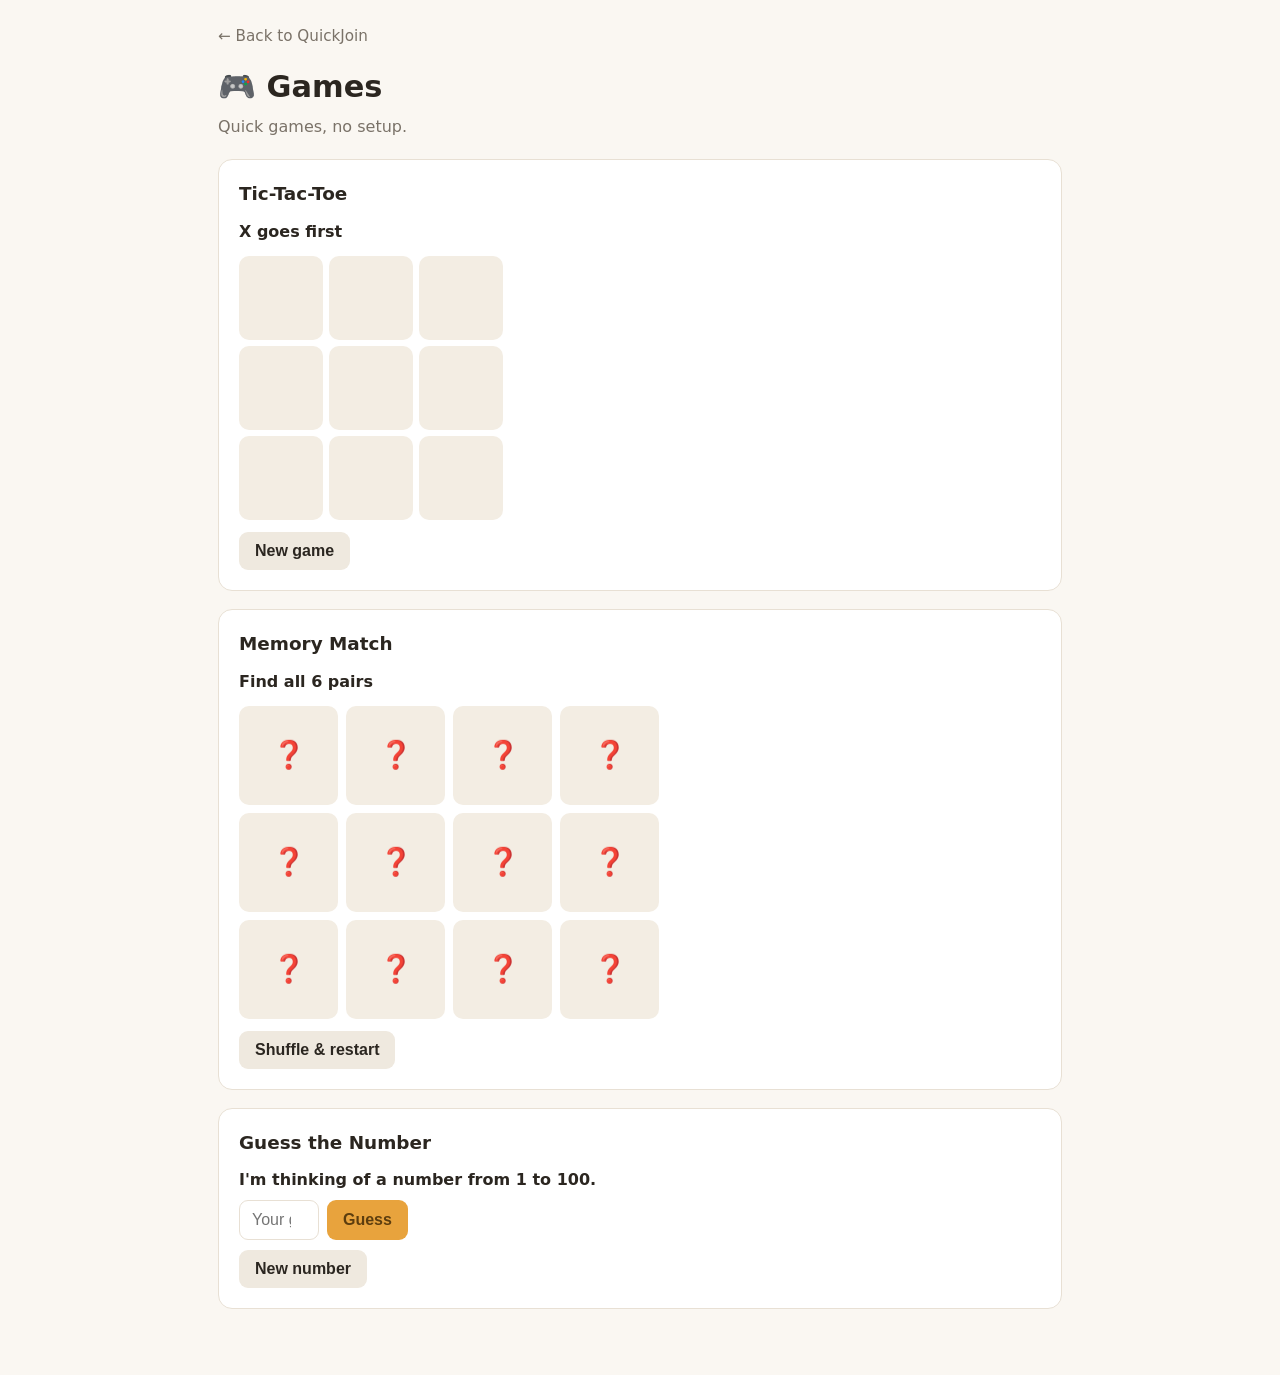
==== games/index.html @ f4ee483e "QuickJoin hub v1: home + tasks, games, meeting, calendar" ====
<!DOCTYPE html>
<html lang="en">
<head>
  <meta charset="UTF-8">
  <meta name="viewport" content="width=device-width, initial-scale=1.0">
  <title>Games — QuickJoin</title>
  <link rel="icon" href="data:image/svg+xml,<svg xmlns=%22http://www.w3.org/2000/svg%22 viewBox=%220 0 100 100%22><text y=%22.9em%22 font-size=%2290%22>🎮</text></svg>">
  <link rel="stylesheet" href="/assets/style.css">
</head>
<body>
  <div class="wrap">
    <a class="back" href="/">← Back to QuickJoin</a>
    <h1 class="page-title">🎮 Games</h1>
    <p class="sub">Quick games, no setup.</p>

    <div class="card">
      <h2>Tic-Tac-Toe</h2>
      <p class="status" id="ttt-status">X goes first</p>
      <div class="ttt" id="ttt-board"></div>
      <button class="secondary" id="ttt-reset" type="button">New game</button>
    </div>

    <div class="card">
      <h2>Memory Match</h2>
      <p class="status" id="mem-status">Find all 6 pairs</p>
      <div class="memory" id="mem-board"></div>
      <button class="secondary" id="mem-reset" type="button">Shuffle &amp; restart</button>
    </div>

    <div class="card">
      <h2>Guess the Number</h2>
      <p class="status" id="guess-status">I'm thinking of a number from 1 to 100.</p>
      <form class="row" id="guess-form">
        <input type="number" id="guess-input" min="1" max="100" placeholder="Your guess">
        <button type="submit">Guess</button>
      </form>
      <div class="row" style="margin-top:10px">
        <button class="secondary" id="guess-reset" type="button">New number</button>
      </div>
    </div>
  </div>
  <script>
    // --- Tic-Tac-Toe ---
    var tttBoard = document.getElementById('ttt-board');
    var tttStatus = document.getElementById('ttt-status');
    var cells, turn, over;
    function tttNew() {
      cells = Array(9).fill(''); turn = 'X'; over = false;
      tttStatus.textContent = 'X goes first';
      tttBoard.innerHTML = '';
      for (var i = 0; i < 9; i++) {
        (function (i) {
          var b = document.createElement('button');
          b.type = 'button';
          b.addEventListener('click', function () {
            if (over || cells[i]) return;
            cells[i] = turn; b.textContent = turn;
            var wins = [[0,1,2],[3,4,5],[6,7,8],[0,3,6],[1,4,7],[2,5,8],[0,4,8],[2,4,6]];
            var won = wins.some(function (w) { return cells[w[0]] === turn && cells[w[1]] === turn && cells[w[2]] === turn; });
            if (won) { tttStatus.textContent = turn + ' wins!'; over = true; return; }
            if (cells.every(Boolean)) { tttStatus.textContent = "It's a draw."; over = true; return; }
            turn = turn === 'X' ? 'O' : 'X';
            tttStatus.textContent = turn + "'s turn";
          });
          tttBoard.appendChild(b);
        })(i);
      }
    }
    document.getElementById('ttt-reset').addEventListener('click', tttNew);
    tttNew();

    // --- Memory Match ---
    var memBoard = document.getElementById('mem-board');
    var memStatus = document.getElementById('mem-status');
    var first = null, lock = false, found = 0, moves = 0;
    function memNew() {
      var emojis = ['🍎','🚀','🐶','⚽','🌻','🎸'];
      var deck = emojis.concat(emojis).sort(function () { return Math.random() - 0.5; });
      first = null; lock = false; found = 0; moves = 0;
      memStatus.textContent = 'Find all 6 pairs';
      memBoard.innerHTML = '';
      deck.forEach(function (e) {
        var b = document.createElement('button');
        b.type = 'button'; b.textContent = '❓'; b.dataset.emoji = e;
        b.addEventListener('click', function () {
          if (lock || b.classList.contains('matched') || b === first) return;
          b.textContent = e;
          if (!first) { first = b; return; }
          moves++;
          if (first.dataset.emoji === e) {
            first.classList.add('matched'); b.classList.add('matched');
            found++;
            memStatus.textContent = found === 6 ? 'You got them all in ' + moves + ' tries!' : found + ' of 6 pairs';
            first = null;
          } else {
            lock = true;
            var a = first, c = b;
            setTimeout(function () { a.textContent = '❓'; c.textContent = '❓'; first = null; lock = false; }, 700);
          }
        });
        memBoard.appendChild(b);
      });
    }
    document.getElementById('mem-reset').addEventListener('click', memNew);
    memNew();

    // --- Guess the Number ---
    var target, tries;
    var guessStatus = document.getElementById('guess-status');
    var guessInput = document.getElementById('guess-input');
    function guessNew() {
      target = Math.floor(Math.random() * 100) + 1; tries = 0;
      guessStatus.textContent = "I'm thinking of a number from 1 to 100.";
      guessInput.value = '';
    }
    document.getElementById('guess-form').addEventListener('submit', function (e) {
      e.preventDefault();
      var g = parseInt(guessInput.value, 10);
      if (!g || g < 1 || g > 100) { guessStatus.textContent = 'Pick a number from 1 to 100.'; return; }
      tries++;
      if (g === target) guessStatus.textContent = 'Got it in ' + tries + (tries === 1 ? ' try!' : ' tries!') + ' Hit "New number" to play again.';
      else if (g < target) guessStatus.textContent = 'Higher! (try ' + tries + ')';
      else guessStatus.textContent = 'Lower! (try ' + tries + ')';
      guessInput.value = ''; guessInput.focus();
    });
    document.getElementById('guess-reset').addEventListener('click', guessNew);
    guessNew();
  </script>
</body>
</html>
---- assets/style.css ----
:root {
  --bg: #faf7f2;
  --card: #ffffff;
  --ink: #2b2620;
  --muted: #7a7268;
  --accent: #e8a33d;
  --accent-ink: #5c3d0e;
  --line: #e8e0d4;
  --green: #4a9e5c;
  --red: #c25b4e;
  --radius: 14px;
}
* { box-sizing: border-box; }
body {
  margin: 0;
  font-family: system-ui, -apple-system, "Segoe UI", Roboto, sans-serif;
  background: var(--bg);
  color: var(--ink);
  line-height: 1.5;
}
a { color: inherit; }
.wrap { max-width: 880px; margin: 0 auto; padding: 24px 18px 48px; }
.top { text-align: center; padding: 36px 18px 8px; }
.top h1 { font-size: 2.4rem; margin: 0 0 4px; letter-spacing: -0.5px; }
.top h1 a { text-decoration: none; }
.tagline { color: var(--muted); margin: 0 0 28px; font-size: 1.05rem; }
.tiles {
  display: grid;
  grid-template-columns: repeat(auto-fit, minmax(180px, 1fr));
  gap: 16px;
}
.tile {
  display: block;
  background: var(--card);
  border: 1px solid var(--line);
  border-radius: var(--radius);
  padding: 26px 18px;
  text-decoration: none;
  text-align: center;
  transition: transform 0.12s ease, box-shadow 0.12s ease;
}
.tile:hover { transform: translateY(-2px); box-shadow: 0 6px 18px rgba(60, 45, 20, 0.1); }
.tile .icon { font-size: 2.4rem; display: block; margin-bottom: 10px; }
.tile h2 { margin: 0 0 4px; font-size: 1.2rem; }
.tile p { margin: 0; color: var(--muted); font-size: 0.92rem; }
.back { display: inline-block; margin-bottom: 16px; color: var(--muted); text-decoration: none; font-size: 0.95rem; }
.back:hover { color: var(--ink); }
h1.page-title { font-size: 1.9rem; margin: 0 0 6px; }
.sub { color: var(--muted); margin: 0 0 20px; }
.card {
  background: var(--card);
  border: 1px solid var(--line);
  border-radius: var(--radius);
  padding: 20px;
  margin-bottom: 18px;
}
.card h2 { margin: 0 0 12px; font-size: 1.15rem; }
.row { display: flex; gap: 8px; flex-wrap: wrap; }
.row input[type="text"], .row input[type="url"] { flex: 1; min-width: 160px; }
input[type="text"], input[type="url"], input[type="number"] {
  padding: 10px 12px;
  border: 1px solid var(--line);
  border-radius: 9px;
  font-size: 1rem;
  background: #fff;
}
button, .btn {
  padding: 10px 16px;
  border: none;
  border-radius: 9px;
  background: var(--accent);
  color: var(--accent-ink);
  font-size: 1rem;
  font-weight: 600;
  cursor: pointer;
  text-decoration: none;
  display: inline-block;
}
button:hover, .btn:hover { filter: brightness(0.96); }
button.secondary { background: #efe9df; color: var(--ink); }
button.danger { background: #f3e2de; color: var(--red); }
ul.plain { list-style: none; margin: 12px 0 0; padding: 0; }
ul.plain li {
  display: flex;
  align-items: center;
  gap: 10px;
  padding: 9px 4px;
  border-bottom: 1px solid var(--line);
}
ul.plain li:last-child { border-bottom: none; }
ul.plain li.done span { text-decoration: line-through; color: var(--muted); }
ul.plain li span { flex: 1; word-break: break-word; }
ul.plain li input[type="checkbox"] { width: 18px; height: 18px; accent-color: var(--green); cursor: pointer; }
.x {
  background: none; border: none; color: var(--muted);
  font-size: 1.1rem; cursor: pointer; padding: 2px 6px;
}
.x:hover { color: var(--red); }
.hint { color: var(--muted); font-size: 0.88rem; margin-top: 10px; }
.empty { color: var(--muted); padding: 12px 0; }
footer { text-align: center; color: var(--muted); font-size: 0.88rem; padding: 24px 0 8px; }

/* Tic-tac-toe */
.ttt {
  display: grid;
  grid-template-columns: repeat(3, 84px);
  gap: 6px;
  margin: 12px 0;
}
.ttt button {
  width: 84px; height: 84px;
  font-size: 2rem; font-weight: 700;
  background: #f3ede3; color: var(--ink);
  border-radius: 10px; padding: 0;
}
.status { font-weight: 600; margin: 8px 0; }

/* Memory match */
.memory {
  display: grid;
  grid-template-columns: repeat(4, 1fr);
  gap: 8px;
  max-width: 420px;
  margin: 12px 0;
}
.memory button {
  aspect-ratio: 1;
  font-size: 1.7rem;
  background: #f3ede3; color: var(--ink);
  border-radius: 10px; padding: 0;
}
.memory button.matched { background: #dcefdF; }

/* Calendar */
.cal-head { display: flex; align-items: center; justify-content: space-between; margin-bottom: 12px; }
.cal-head h2 { margin: 0; font-size: 1.2rem; }
.cal-grid { display: grid; grid-template-columns: repeat(7, 1fr); gap: 4px; }
.cal-grid .dow { text-align: center; font-size: 0.8rem; color: var(--muted); font-weight: 600; padding: 4px 0; }
.cal-grid button {
  aspect-ratio: 1;
  background: #f7f2ea; color: var(--ink);
  border-radius: 8px; padding: 0;
  font-size: 0.95rem; font-weight: 500;
  position: relative;
}
.cal-grid button.blank { background: transparent; cursor: default; }
.cal-grid button.today { outline: 2px solid var(--accent); }
.cal-grid button.selected { background: var(--accent); color: var(--accent-ink); }
.cal-grid button.has-note::after {
  content: "";
  position: absolute;
  bottom: 6px; left: 50%;
  transform: translateX(-50%);
  width: 6px; height: 6px;
  border-radius: 50%;
  background: var(--green);
}
@media (max-width: 520px) {
  .ttt { grid-template-columns: repeat(3, 1fr); }
  .ttt button { width: 100%; height: 76px; }
  .memory { grid-template-columns: repeat(3, 1fr); }
}
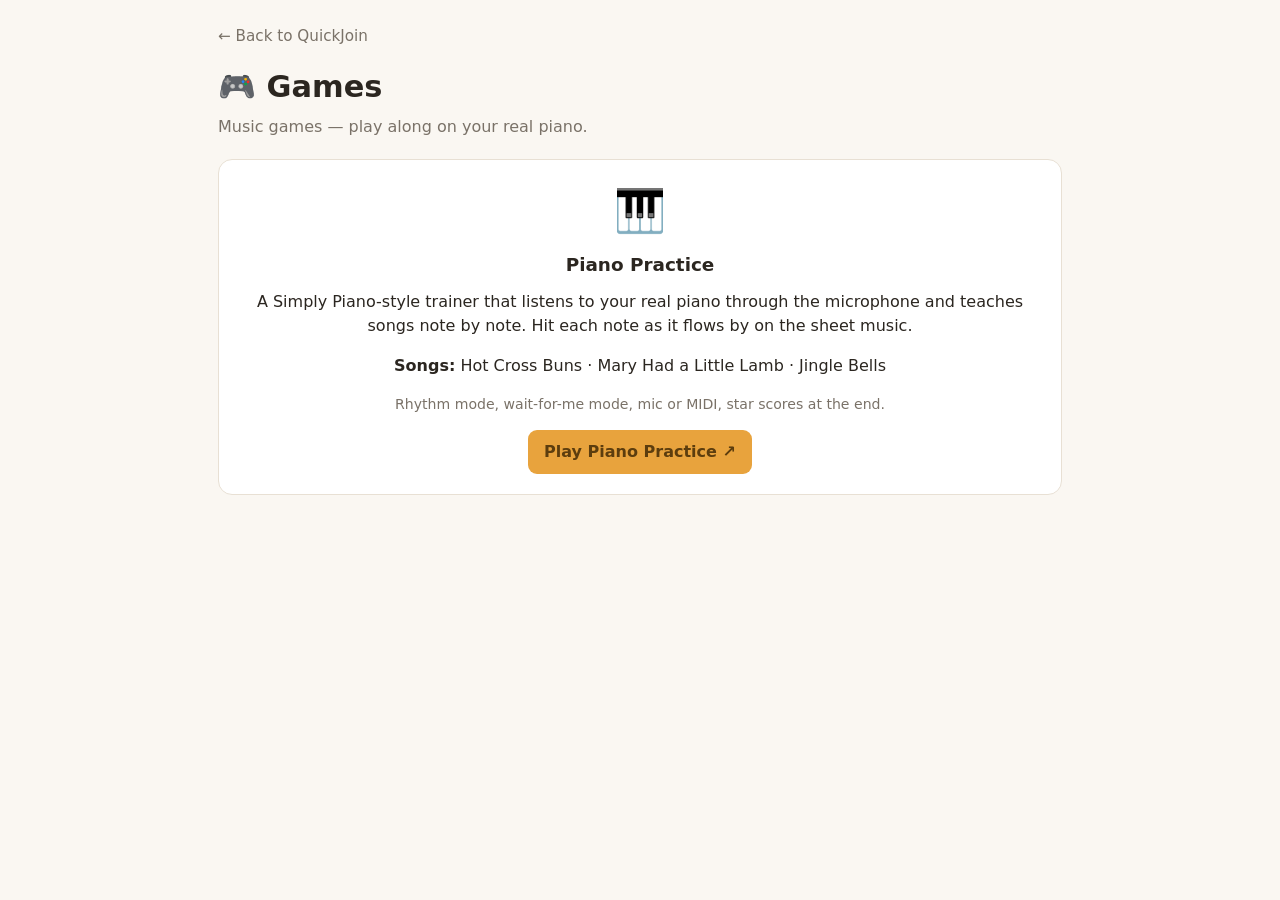
==== commit e72ac922: "Games page: link Piano Practice music game" ====
--- a/games/index.html
+++ b/games/index.html
@@ -11,120 +11,16 @@
   <div class="wrap">
     <a class="back" href="/">← Back to QuickJoin</a>
     <h1 class="page-title">🎮 Games</h1>
-    <p class="sub">Quick games, no setup.</p>
+    <p class="sub">Music games — play along on your real piano.</p>
 
-    <div class="card">
-      <h2>Tic-Tac-Toe</h2>
-      <p class="status" id="ttt-status">X goes first</p>
-      <div class="ttt" id="ttt-board"></div>
-      <button class="secondary" id="ttt-reset" type="button">New game</button>
-    </div>
-
-    <div class="card">
-      <h2>Memory Match</h2>
-      <p class="status" id="mem-status">Find all 6 pairs</p>
-      <div class="memory" id="mem-board"></div>
-      <button class="secondary" id="mem-reset" type="button">Shuffle &amp; restart</button>
-    </div>
-
-    <div class="card">
-      <h2>Guess the Number</h2>
-      <p class="status" id="guess-status">I'm thinking of a number from 1 to 100.</p>
-      <form class="row" id="guess-form">
-        <input type="number" id="guess-input" min="1" max="100" placeholder="Your guess">
-        <button type="submit">Guess</button>
-      </form>
-      <div class="row" style="margin-top:10px">
-        <button class="secondary" id="guess-reset" type="button">New number</button>
-      </div>
+    <div class="card" style="text-align:center">
+      <span style="font-size:2.6rem">🎹</span>
+      <h2 style="margin-top:8px">Piano Practice</h2>
+      <p style="margin-top:0">A Simply Piano-style trainer that listens to your real piano through the microphone and teaches songs note by note. Hit each note as it flows by on the sheet music.</p>
+      <p><strong>Songs:</strong> Hot Cross Buns · Mary Had a Little Lamb · Jingle Bells</p>
+      <p class="hint" style="margin-top:0">Rhythm mode, wait-for-me mode, mic or MIDI, star scores at the end.</p>
+      <a class="btn" href="https://muse.ai/s/piano-practice-xrm6qxwvtxvxwxgxp/3-rOKYlQkDyDdfLpixunOgFFQrd7adFtKwEvvyniNZw" target="_blank" rel="noopener">Play Piano Practice ↗</a>
     </div>
   </div>
-  <script>
-    // --- Tic-Tac-Toe ---
-    var tttBoard = document.getElementById('ttt-board');
-    var tttStatus = document.getElementById('ttt-status');
-    var cells, turn, over;
-    function tttNew() {
-      cells = Array(9).fill(''); turn = 'X'; over = false;
-      tttStatus.textContent = 'X goes first';
-      tttBoard.innerHTML = '';
-      for (var i = 0; i < 9; i++) {
-        (function (i) {
-          var b = document.createElement('button');
-          b.type = 'button';
-          b.addEventListener('click', function () {
-            if (over || cells[i]) return;
-            cells[i] = turn; b.textContent = turn;
-            var wins = [[0,1,2],[3,4,5],[6,7,8],[0,3,6],[1,4,7],[2,5,8],[0,4,8],[2,4,6]];
-            var won = wins.some(function (w) { return cells[w[0]] === turn && cells[w[1]] === turn && cells[w[2]] === turn; });
-            if (won) { tttStatus.textContent = turn + ' wins!'; over = true; return; }
-            if (cells.every(Boolean)) { tttStatus.textContent = "It's a draw."; over = true; return; }
-            turn = turn === 'X' ? 'O' : 'X';
-            tttStatus.textContent = turn + "'s turn";
-          });
-          tttBoard.appendChild(b);
-        })(i);
-      }
-    }
-    document.getElementById('ttt-reset').addEventListener('click', tttNew);
-    tttNew();
-
-    // --- Memory Match ---
-    var memBoard = document.getElementById('mem-board');
-    var memStatus = document.getElementById('mem-status');
-    var first = null, lock = false, found = 0, moves = 0;
-    function memNew() {
-      var emojis = ['🍎','🚀','🐶','⚽','🌻','🎸'];
-      var deck = emojis.concat(emojis).sort(function () { return Math.random() - 0.5; });
-      first = null; lock = false; found = 0; moves = 0;
-      memStatus.textContent = 'Find all 6 pairs';
-      memBoard.innerHTML = '';
-      deck.forEach(function (e) {
-        var b = document.createElement('button');
-        b.type = 'button'; b.textContent = '❓'; b.dataset.emoji = e;
-        b.addEventListener('click', function () {
-          if (lock || b.classList.contains('matched') || b === first) return;
-          b.textContent = e;
-          if (!first) { first = b; return; }
-          moves++;
-          if (first.dataset.emoji === e) {
-            first.classList.add('matched'); b.classList.add('matched');
-            found++;
-            memStatus.textContent = found === 6 ? 'You got them all in ' + moves + ' tries!' : found + ' of 6 pairs';
-            first = null;
-          } else {
-            lock = true;
-            var a = first, c = b;
-            setTimeout(function () { a.textContent = '❓'; c.textContent = '❓'; first = null; lock = false; }, 700);
-          }
-        });
-        memBoard.appendChild(b);
-      });
-    }
-    document.getElementById('mem-reset').addEventListener('click', memNew);
-    memNew();
-
-    // --- Guess the Number ---
-    var target, tries;
-    var guessStatus = document.getElementById('guess-status');
-    var guessInput = document.getElementById('guess-input');
-    function guessNew() {
-      target = Math.floor(Math.random() * 100) + 1; tries = 0;
-      guessStatus.textContent = "I'm thinking of a number from 1 to 100.";
-      guessInput.value = '';
-    }
-    document.getElementById('guess-form').addEventListener('submit', function (e) {
-      e.preventDefault();
-      var g = parseInt(guessInput.value, 10);
-      if (!g || g < 1 || g > 100) { guessStatus.textContent = 'Pick a number from 1 to 100.'; return; }
-      tries++;
-      if (g === target) guessStatus.textContent = 'Got it in ' + tries + (tries === 1 ? ' try!' : ' tries!') + ' Hit "New number" to play again.';
-      else if (g < target) guessStatus.textContent = 'Higher! (try ' + tries + ')';
-      else guessStatus.textContent = 'Lower! (try ' + tries + ')';
-      guessInput.value = ''; guessInput.focus();
-    });
-    document.getElementById('guess-reset').addEventListener('click', guessNew);
-    guessNew();
-  </script>
 </body>
 </html>
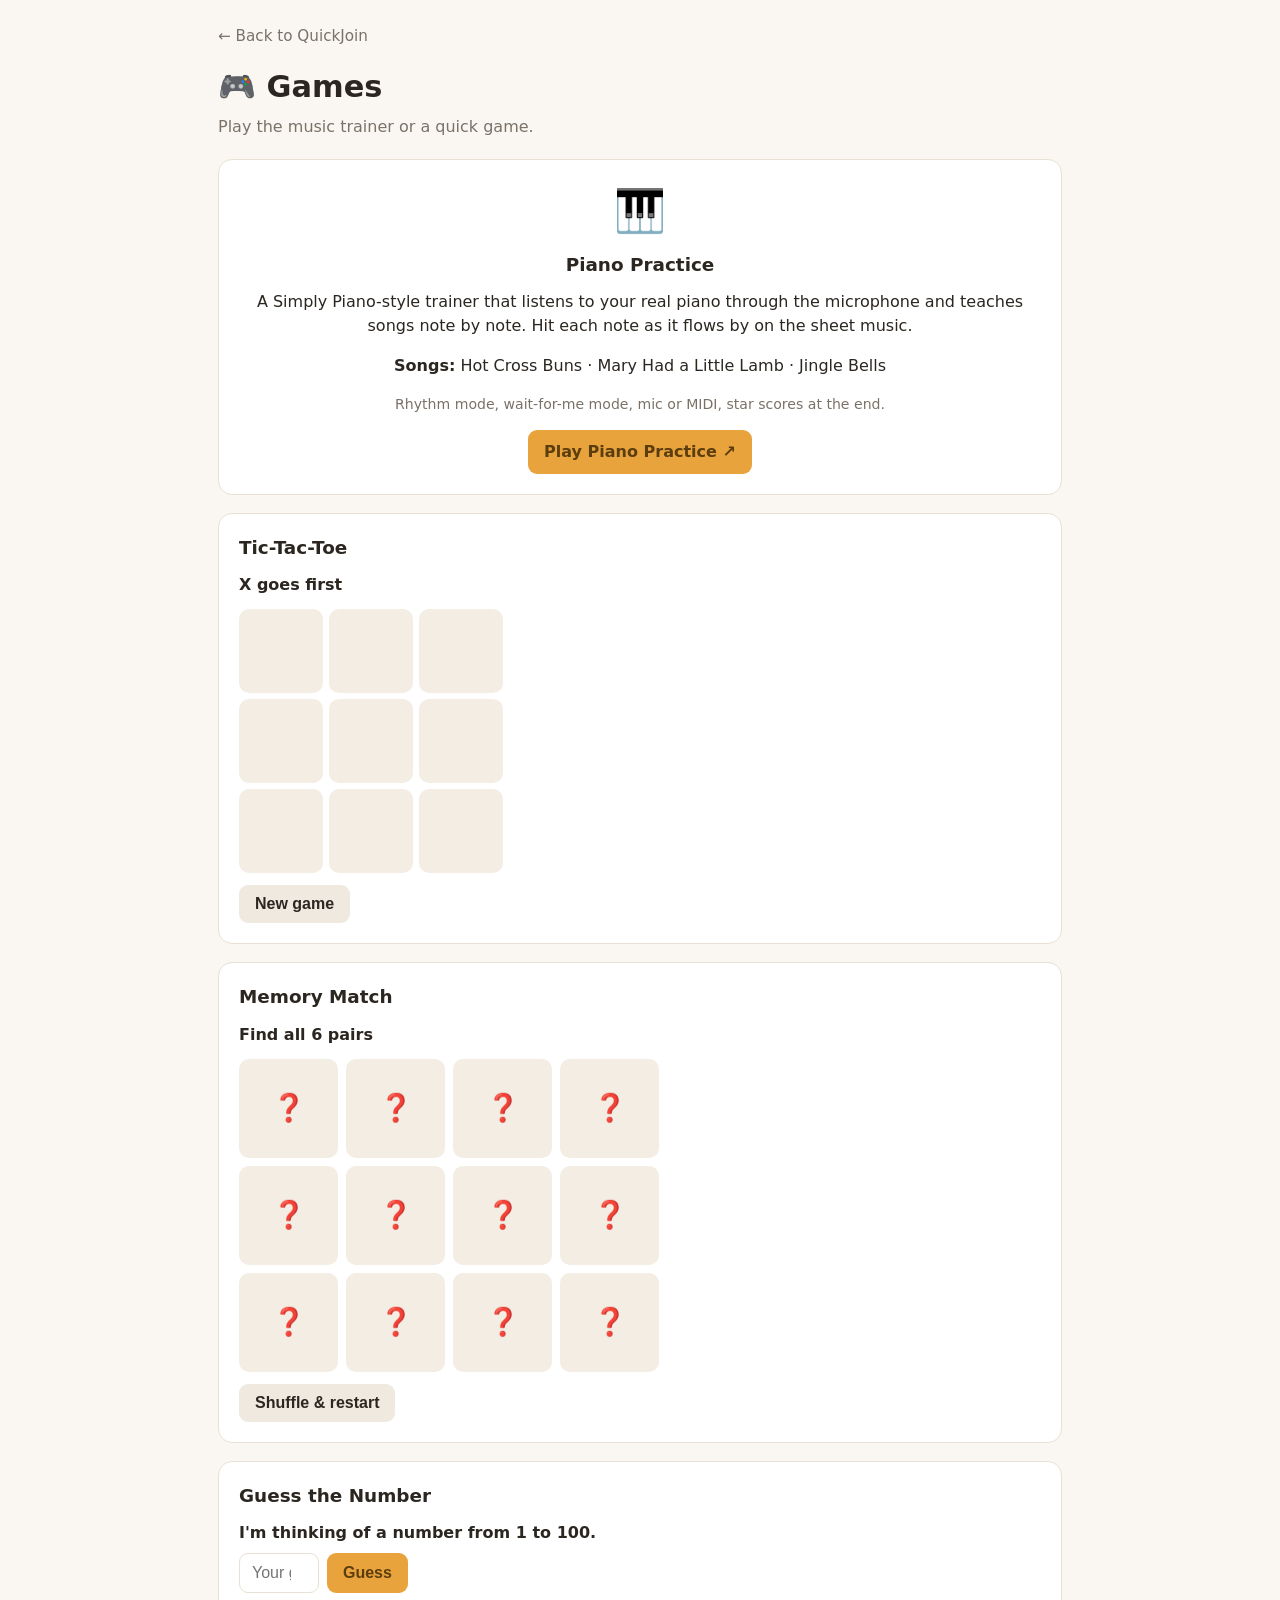
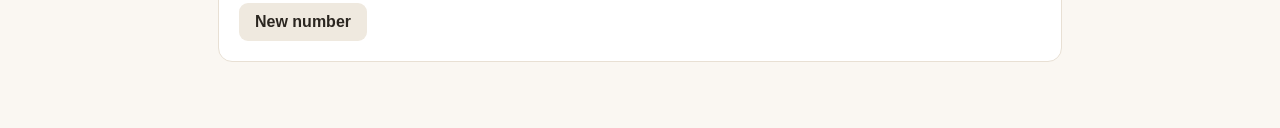
==== commit ae204388: "Games page: Piano Practice plus tic-tac-toe, memory match, guess-the-number" ====
--- a/games/index.html
+++ b/games/index.html
@@ -11,7 +11,7 @@
   <div class="wrap">
     <a class="back" href="/">← Back to QuickJoin</a>
     <h1 class="page-title">🎮 Games</h1>
-    <p class="sub">Music games — play along on your real piano.</p>
+    <p class="sub">Play the music trainer or a quick game.</p>
 
     <div class="card" style="text-align:center">
       <span style="font-size:2.6rem">🎹</span>
@@ -21,6 +21,119 @@
       <p class="hint" style="margin-top:0">Rhythm mode, wait-for-me mode, mic or MIDI, star scores at the end.</p>
       <a class="btn" href="https://muse.ai/s/piano-practice-xrm6qxwvtxvxwxgxp/3-rOKYlQkDyDdfLpixunOgFFQrd7adFtKwEvvyniNZw" target="_blank" rel="noopener">Play Piano Practice ↗</a>
     </div>
+
+    <div class="card">
+      <h2>Tic-Tac-Toe</h2>
+      <p class="status" id="ttt-status">X goes first</p>
+      <div class="ttt" id="ttt-board"></div>
+      <button class="secondary" id="ttt-reset" type="button">New game</button>
+    </div>
+
+    <div class="card">
+      <h2>Memory Match</h2>
+      <p class="status" id="mem-status">Find all 6 pairs</p>
+      <div class="memory" id="mem-board"></div>
+      <button class="secondary" id="mem-reset" type="button">Shuffle &amp; restart</button>
+    </div>
+
+    <div class="card">
+      <h2>Guess the Number</h2>
+      <p class="status" id="guess-status">I'm thinking of a number from 1 to 100.</p>
+      <form class="row" id="guess-form">
+        <input type="number" id="guess-input" min="1" max="100" placeholder="Your guess">
+        <button type="submit">Guess</button>
+      </form>
+      <div class="row" style="margin-top:10px">
+        <button class="secondary" id="guess-reset" type="button">New number</button>
+      </div>
+    </div>
   </div>
+  <script>
+    // --- Tic-Tac-Toe ---
+    var tttBoard = document.getElementById('ttt-board');
+    var tttStatus = document.getElementById('ttt-status');
+    var cells, turn, over;
+    function tttNew() {
+      cells = Array(9).fill(''); turn = 'X'; over = false;
+      tttStatus.textContent = 'X goes first';
+      tttBoard.innerHTML = '';
+      for (var i = 0; i < 9; i++) {
+        (function (i) {
+          var b = document.createElement('button');
+          b.type = 'button';
+          b.addEventListener('click', function () {
+            if (over || cells[i]) return;
+            cells[i] = turn; b.textContent = turn;
+            var wins = [[0,1,2],[3,4,5],[6,7,8],[0,3,6],[1,4,7],[2,5,8],[0,4,8],[2,4,6]];
+            var won = wins.some(function (w) { return cells[w[0]] === turn && cells[w[1]] === turn && cells[w[2]] === turn; });
+            if (won) { tttStatus.textContent = turn + ' wins!'; over = true; return; }
+            if (cells.every(Boolean)) { tttStatus.textContent = "It's a draw."; over = true; return; }
+            turn = turn === 'X' ? 'O' : 'X';
+            tttStatus.textContent = turn + "'s turn";
+          });
+          tttBoard.appendChild(b);
+        })(i);
+      }
+    }
+    document.getElementById('ttt-reset').addEventListener('click', tttNew);
+    tttNew();
+
+    // --- Memory Match ---
+    var memBoard = document.getElementById('mem-board');
+    var memStatus = document.getElementById('mem-status');
+    var first = null, lock = false, found = 0, moves = 0;
+    function memNew() {
+      var emojis = ['🍎','🚀','🐶','⚽','🌻','🎸'];
+      var deck = emojis.concat(emojis).sort(function () { return Math.random() - 0.5; });
+      first = null; lock = false; found = 0; moves = 0;
+      memStatus.textContent = 'Find all 6 pairs';
+      memBoard.innerHTML = '';
+      deck.forEach(function (e) {
+        var b = document.createElement('button');
+        b.type = 'button'; b.textContent = '❓'; b.dataset.emoji = e;
+        b.addEventListener('click', function () {
+          if (lock || b.classList.contains('matched') || b === first) return;
+          b.textContent = e;
+          if (!first) { first = b; return; }
+          moves++;
+          if (first.dataset.emoji === e) {
+            first.classList.add('matched'); b.classList.add('matched');
+            found++;
+            memStatus.textContent = found === 6 ? 'You got them all in ' + moves + ' tries!' : found + ' of 6 pairs';
+            first = null;
+          } else {
+            lock = true;
+            var a = first, c = b;
+            setTimeout(function () { a.textContent = '❓'; c.textContent = '❓'; first = null; lock = false; }, 700);
+          }
+        });
+        memBoard.appendChild(b);
+      });
+    }
+    document.getElementById('mem-reset').addEventListener('click', memNew);
+    memNew();
+
+    // --- Guess the Number ---
+    var target, tries;
+    var guessStatus = document.getElementById('guess-status');
+    var guessInput = document.getElementById('guess-input');
+    function guessNew() {
+      target = Math.floor(Math.random() * 100) + 1; tries = 0;
+      guessStatus.textContent = "I'm thinking of a number from 1 to 100.";
+      guessInput.value = '';
+    }
+    document.getElementById('guess-form').addEventListener('submit', function (e) {
+      e.preventDefault();
+      var g = parseInt(guessInput.value, 10);
+      if (!g || g < 1 || g > 100) { guessStatus.textContent = 'Pick a number from 1 to 100.'; return; }
+      tries++;
+      if (g === target) guessStatus.textContent = 'Got it in ' + tries + (tries === 1 ? ' try!' : ' tries!') + ' Hit "New number" to play again.';
+      else if (g < target) guessStatus.textContent = 'Higher! (try ' + tries + ')';
+      else guessStatus.textContent = 'Lower! (try ' + tries + ')';
+      guessInput.value = ''; guessInput.focus();
+    });
+    document.getElementById('guess-reset').addEventListener('click', guessNew);
+    guessNew();
+  </script>
 </body>
 </html>
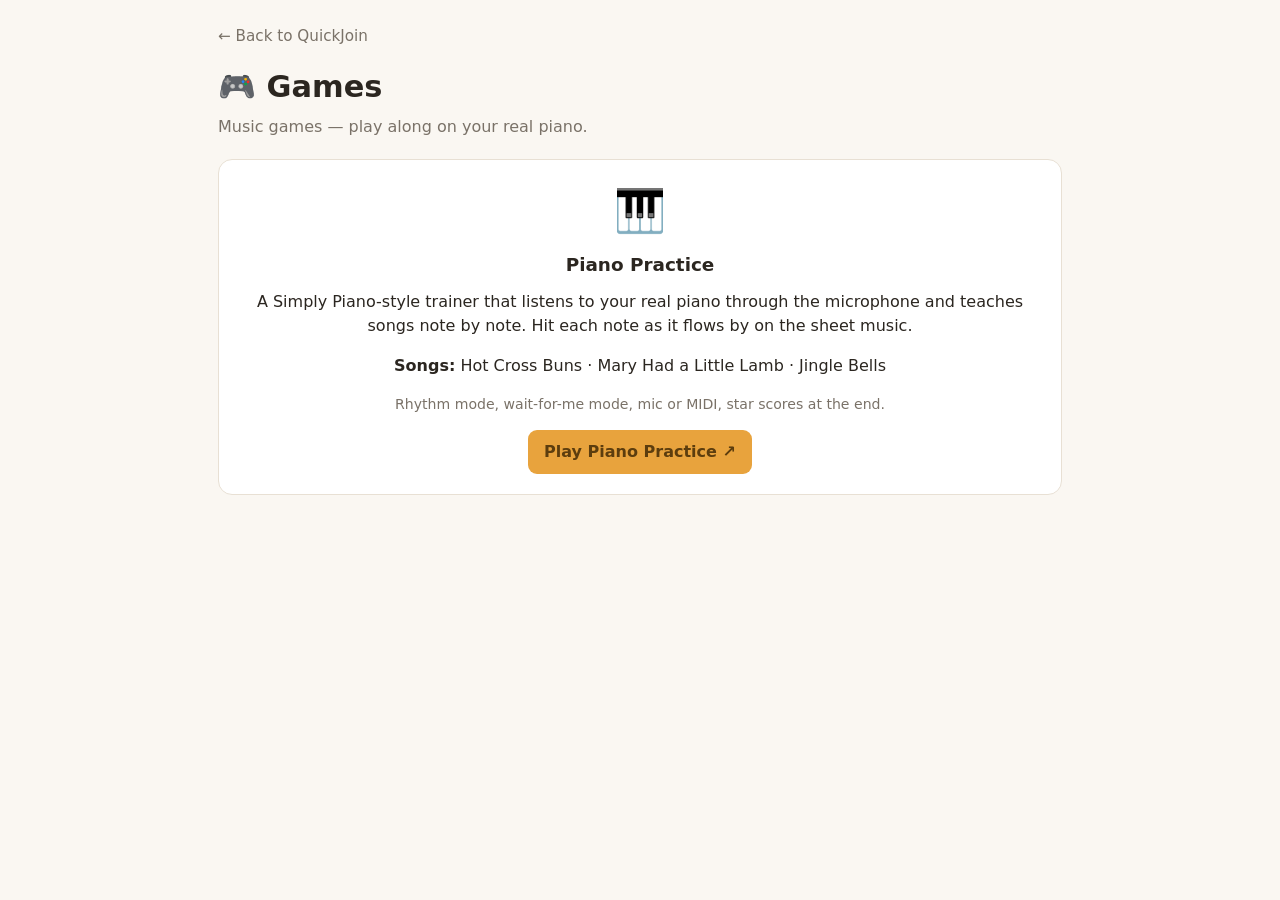
==== commit c14175ae: "Games page: music game only, mini-games removed" ====
--- a/games/index.html
+++ b/games/index.html
@@ -11,7 +11,7 @@
   <div class="wrap">
     <a class="back" href="/">← Back to QuickJoin</a>
     <h1 class="page-title">🎮 Games</h1>
-    <p class="sub">Play the music trainer or a quick game.</p>
+    <p class="sub">Music games — play along on your real piano.</p>
 
     <div class="card" style="text-align:center">
       <span style="font-size:2.6rem">🎹</span>
@@ -21,119 +21,6 @@
       <p class="hint" style="margin-top:0">Rhythm mode, wait-for-me mode, mic or MIDI, star scores at the end.</p>
       <a class="btn" href="https://muse.ai/s/piano-practice-xrm6qxwvtxvxwxgxp/3-rOKYlQkDyDdfLpixunOgFFQrd7adFtKwEvvyniNZw" target="_blank" rel="noopener">Play Piano Practice ↗</a>
     </div>
-
-    <div class="card">
-      <h2>Tic-Tac-Toe</h2>
-      <p class="status" id="ttt-status">X goes first</p>
-      <div class="ttt" id="ttt-board"></div>
-      <button class="secondary" id="ttt-reset" type="button">New game</button>
-    </div>
-
-    <div class="card">
-      <h2>Memory Match</h2>
-      <p class="status" id="mem-status">Find all 6 pairs</p>
-      <div class="memory" id="mem-board"></div>
-      <button class="secondary" id="mem-reset" type="button">Shuffle &amp; restart</button>
-    </div>
-
-    <div class="card">
-      <h2>Guess the Number</h2>
-      <p class="status" id="guess-status">I'm thinking of a number from 1 to 100.</p>
-      <form class="row" id="guess-form">
-        <input type="number" id="guess-input" min="1" max="100" placeholder="Your guess">
-        <button type="submit">Guess</button>
-      </form>
-      <div class="row" style="margin-top:10px">
-        <button class="secondary" id="guess-reset" type="button">New number</button>
-      </div>
-    </div>
   </div>
-  <script>
-    // --- Tic-Tac-Toe ---
-    var tttBoard = document.getElementById('ttt-board');
-    var tttStatus = document.getElementById('ttt-status');
-    var cells, turn, over;
-    function tttNew() {
-      cells = Array(9).fill(''); turn = 'X'; over = false;
-      tttStatus.textContent = 'X goes first';
-      tttBoard.innerHTML = '';
-      for (var i = 0; i < 9; i++) {
-        (function (i) {
-          var b = document.createElement('button');
-          b.type = 'button';
-          b.addEventListener('click', function () {
-            if (over || cells[i]) return;
-            cells[i] = turn; b.textContent = turn;
-            var wins = [[0,1,2],[3,4,5],[6,7,8],[0,3,6],[1,4,7],[2,5,8],[0,4,8],[2,4,6]];
-            var won = wins.some(function (w) { return cells[w[0]] === turn && cells[w[1]] === turn && cells[w[2]] === turn; });
-            if (won) { tttStatus.textContent = turn + ' wins!'; over = true; return; }
-            if (cells.every(Boolean)) { tttStatus.textContent = "It's a draw."; over = true; return; }
-            turn = turn === 'X' ? 'O' : 'X';
-            tttStatus.textContent = turn + "'s turn";
-          });
-          tttBoard.appendChild(b);
-        })(i);
-      }
-    }
-    document.getElementById('ttt-reset').addEventListener('click', tttNew);
-    tttNew();
-
-    // --- Memory Match ---
-    var memBoard = document.getElementById('mem-board');
-    var memStatus = document.getElementById('mem-status');
-    var first = null, lock = false, found = 0, moves = 0;
-    function memNew() {
-      var emojis = ['🍎','🚀','🐶','⚽','🌻','🎸'];
-      var deck = emojis.concat(emojis).sort(function () { return Math.random() - 0.5; });
-      first = null; lock = false; found = 0; moves = 0;
-      memStatus.textContent = 'Find all 6 pairs';
-      memBoard.innerHTML = '';
-      deck.forEach(function (e) {
-        var b = document.createElement('button');
-        b.type = 'button'; b.textContent = '❓'; b.dataset.emoji = e;
-        b.addEventListener('click', function () {
-          if (lock || b.classList.contains('matched') || b === first) return;
-          b.textContent = e;
-          if (!first) { first = b; return; }
-          moves++;
-          if (first.dataset.emoji === e) {
-            first.classList.add('matched'); b.classList.add('matched');
-            found++;
-            memStatus.textContent = found === 6 ? 'You got them all in ' + moves + ' tries!' : found + ' of 6 pairs';
-            first = null;
-          } else {
-            lock = true;
-            var a = first, c = b;
-            setTimeout(function () { a.textContent = '❓'; c.textContent = '❓'; first = null; lock = false; }, 700);
-          }
-        });
-        memBoard.appendChild(b);
-      });
-    }
-    document.getElementById('mem-reset').addEventListener('click', memNew);
-    memNew();
-
-    // --- Guess the Number ---
-    var target, tries;
-    var guessStatus = document.getElementById('guess-status');
-    var guessInput = document.getElementById('guess-input');
-    function guessNew() {
-      target = Math.floor(Math.random() * 100) + 1; tries = 0;
-      guessStatus.textContent = "I'm thinking of a number from 1 to 100.";
-      guessInput.value = '';
-    }
-    document.getElementById('guess-form').addEventListener('submit', function (e) {
-      e.preventDefault();
-      var g = parseInt(guessInput.value, 10);
-      if (!g || g < 1 || g > 100) { guessStatus.textContent = 'Pick a number from 1 to 100.'; return; }
-      tries++;
-      if (g === target) guessStatus.textContent = 'Got it in ' + tries + (tries === 1 ? ' try!' : ' tries!') + ' Hit "New number" to play again.';
-      else if (g < target) guessStatus.textContent = 'Higher! (try ' + tries + ')';
-      else guessStatus.textContent = 'Lower! (try ' + tries + ')';
-      guessInput.value = ''; guessInput.focus();
-    });
-    document.getElementById('guess-reset').addEventListener('click', guessNew);
-    guessNew();
-  </script>
 </body>
 </html>
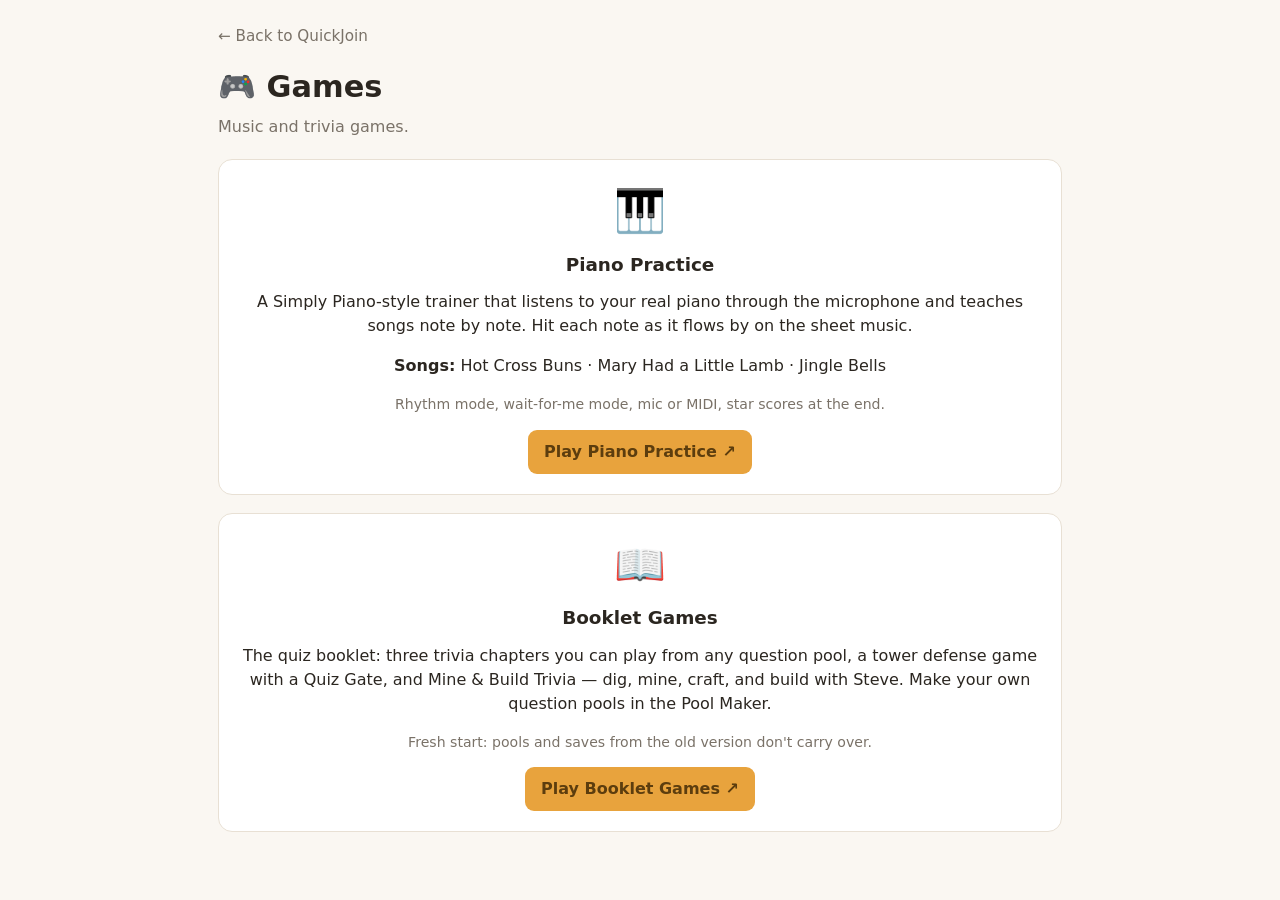
==== commit 90775249: "Games page: add Booklet Games link next to Piano Practice" ====
--- a/games/index.html
+++ b/games/index.html
@@ -11,7 +11,7 @@
   <div class="wrap">
     <a class="back" href="/">← Back to QuickJoin</a>
     <h1 class="page-title">🎮 Games</h1>
-    <p class="sub">Music games — play along on your real piano.</p>
+    <p class="sub">Music and trivia games.</p>
 
     <div class="card" style="text-align:center">
       <span style="font-size:2.6rem">🎹</span>
@@ -21,6 +21,14 @@
       <p class="hint" style="margin-top:0">Rhythm mode, wait-for-me mode, mic or MIDI, star scores at the end.</p>
       <a class="btn" href="https://muse.ai/s/piano-practice-xrm6qxwvtxvxwxgxp/3-rOKYlQkDyDdfLpixunOgFFQrd7adFtKwEvvyniNZw" target="_blank" rel="noopener">Play Piano Practice ↗</a>
     </div>
+
+    <div class="card" style="text-align:center">
+      <span style="font-size:2.6rem">📖</span>
+      <h2 style="margin-top:8px">Booklet Games</h2>
+      <p style="margin-top:0">The quiz booklet: three trivia chapters you can play from any question pool, a tower defense game with a Quiz Gate, and Mine &amp; Build Trivia — dig, mine, craft, and build with Steve. Make your own question pools in the Pool Maker.</p>
+      <p class="hint" style="margin-top:0">Fresh start: pools and saves from the old version don't carry over.</p>
+      <a class="btn" href="https://muse.ai/s/booklet-games-xhxg6qxxkwxu5xqxf/ZFgypMTgLWZBFTZiCieBE8xU_IaTES-siGQLe2C0cM8" target="_blank" rel="noopener">Play Booklet Games ↗</a>
+    </div>
   </div>
 </body>
 </html>
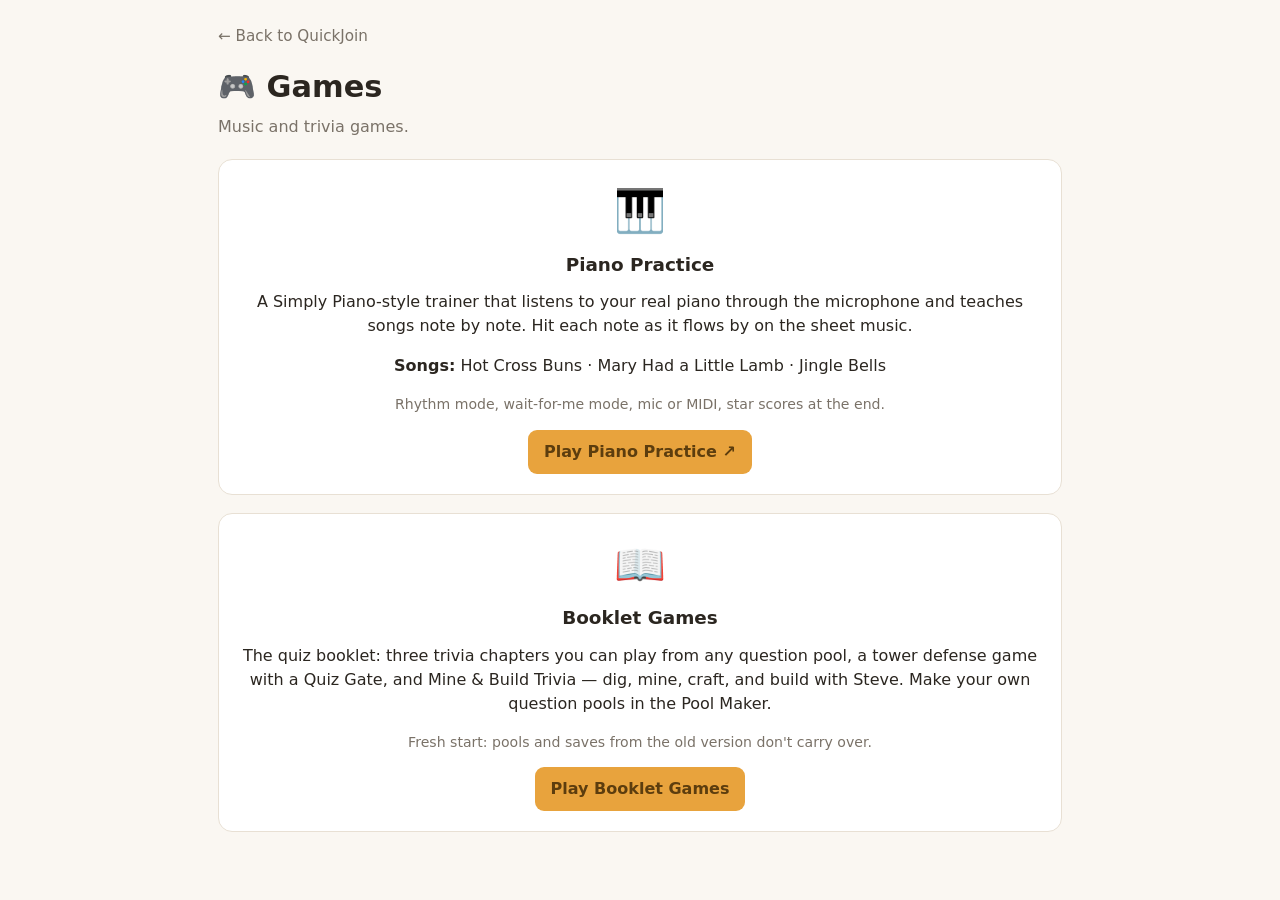
==== commit 6d24e5f5: "Games: host Booklet Games on quickjoin.app at /games/booklet/ so it opens in the site, not the Muse " ====
--- a/games/index.html
+++ b/games/index.html
@@ -27,7 +27,7 @@
       <h2 style="margin-top:8px">Booklet Games</h2>
       <p style="margin-top:0">The quiz booklet: three trivia chapters you can play from any question pool, a tower defense game with a Quiz Gate, and Mine &amp; Build Trivia — dig, mine, craft, and build with Steve. Make your own question pools in the Pool Maker.</p>
       <p class="hint" style="margin-top:0">Fresh start: pools and saves from the old version don't carry over.</p>
-      <a class="btn" href="https://muse.ai/s/booklet-games-xhxg6qxxkwxu5xqxf/ZFgypMTgLWZBFTZiCieBE8xU_IaTES-siGQLe2C0cM8" target="_blank" rel="noopener">Play Booklet Games ↗</a>
+      <a class="btn" href="booklet/">Play Booklet Games</a>
     </div>
   </div>
 </body>
